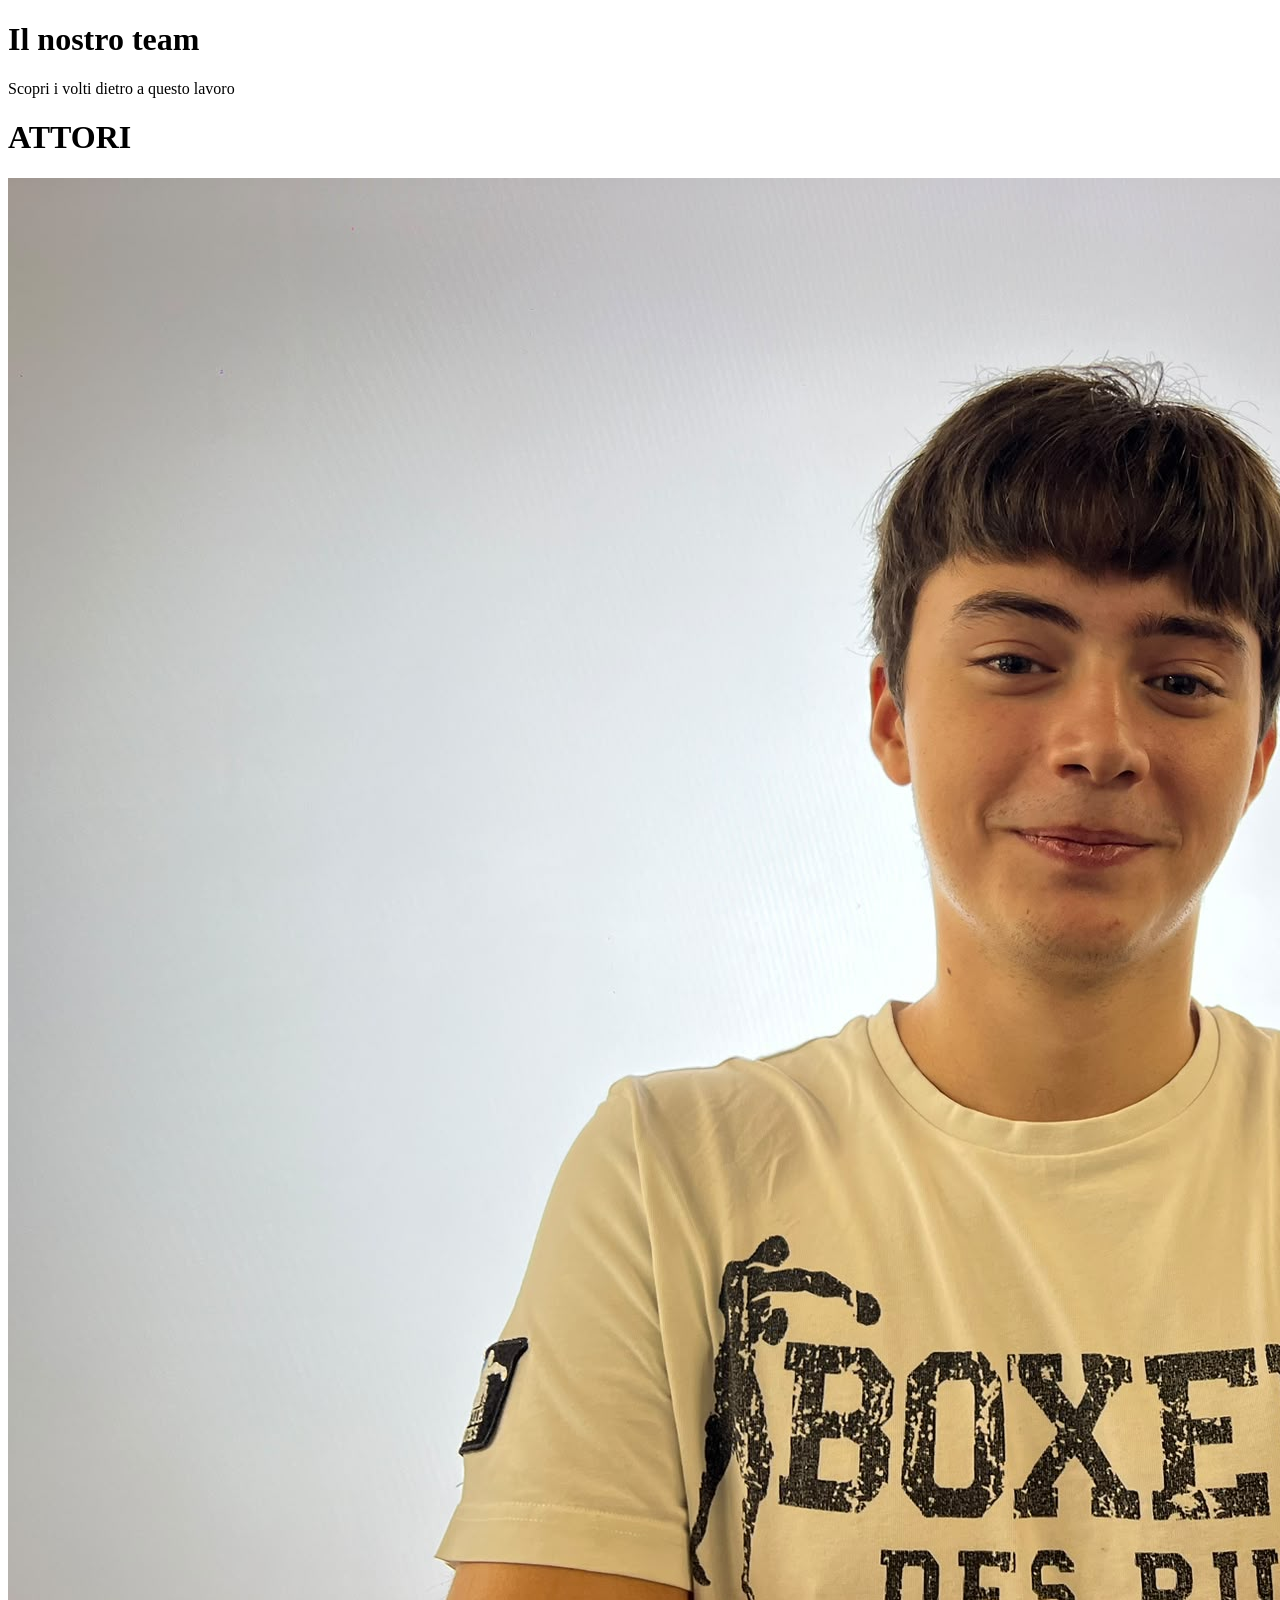
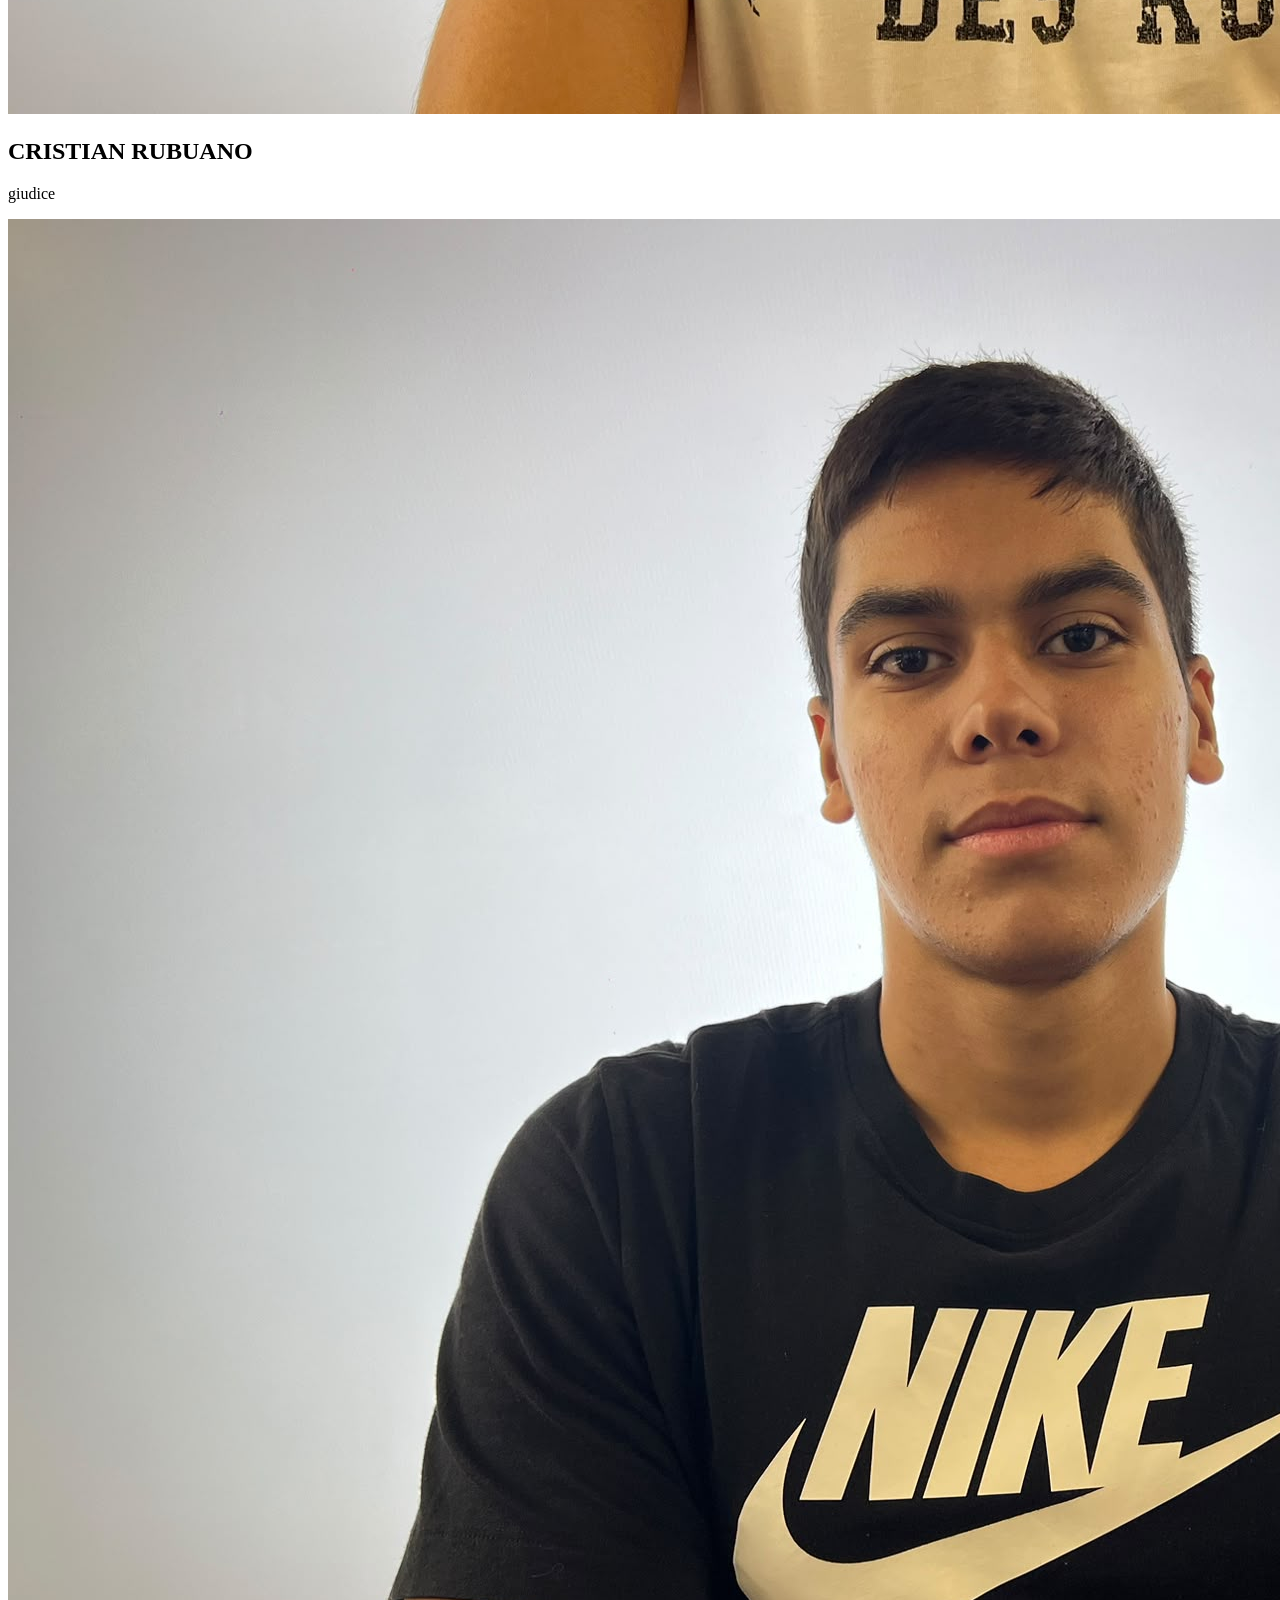
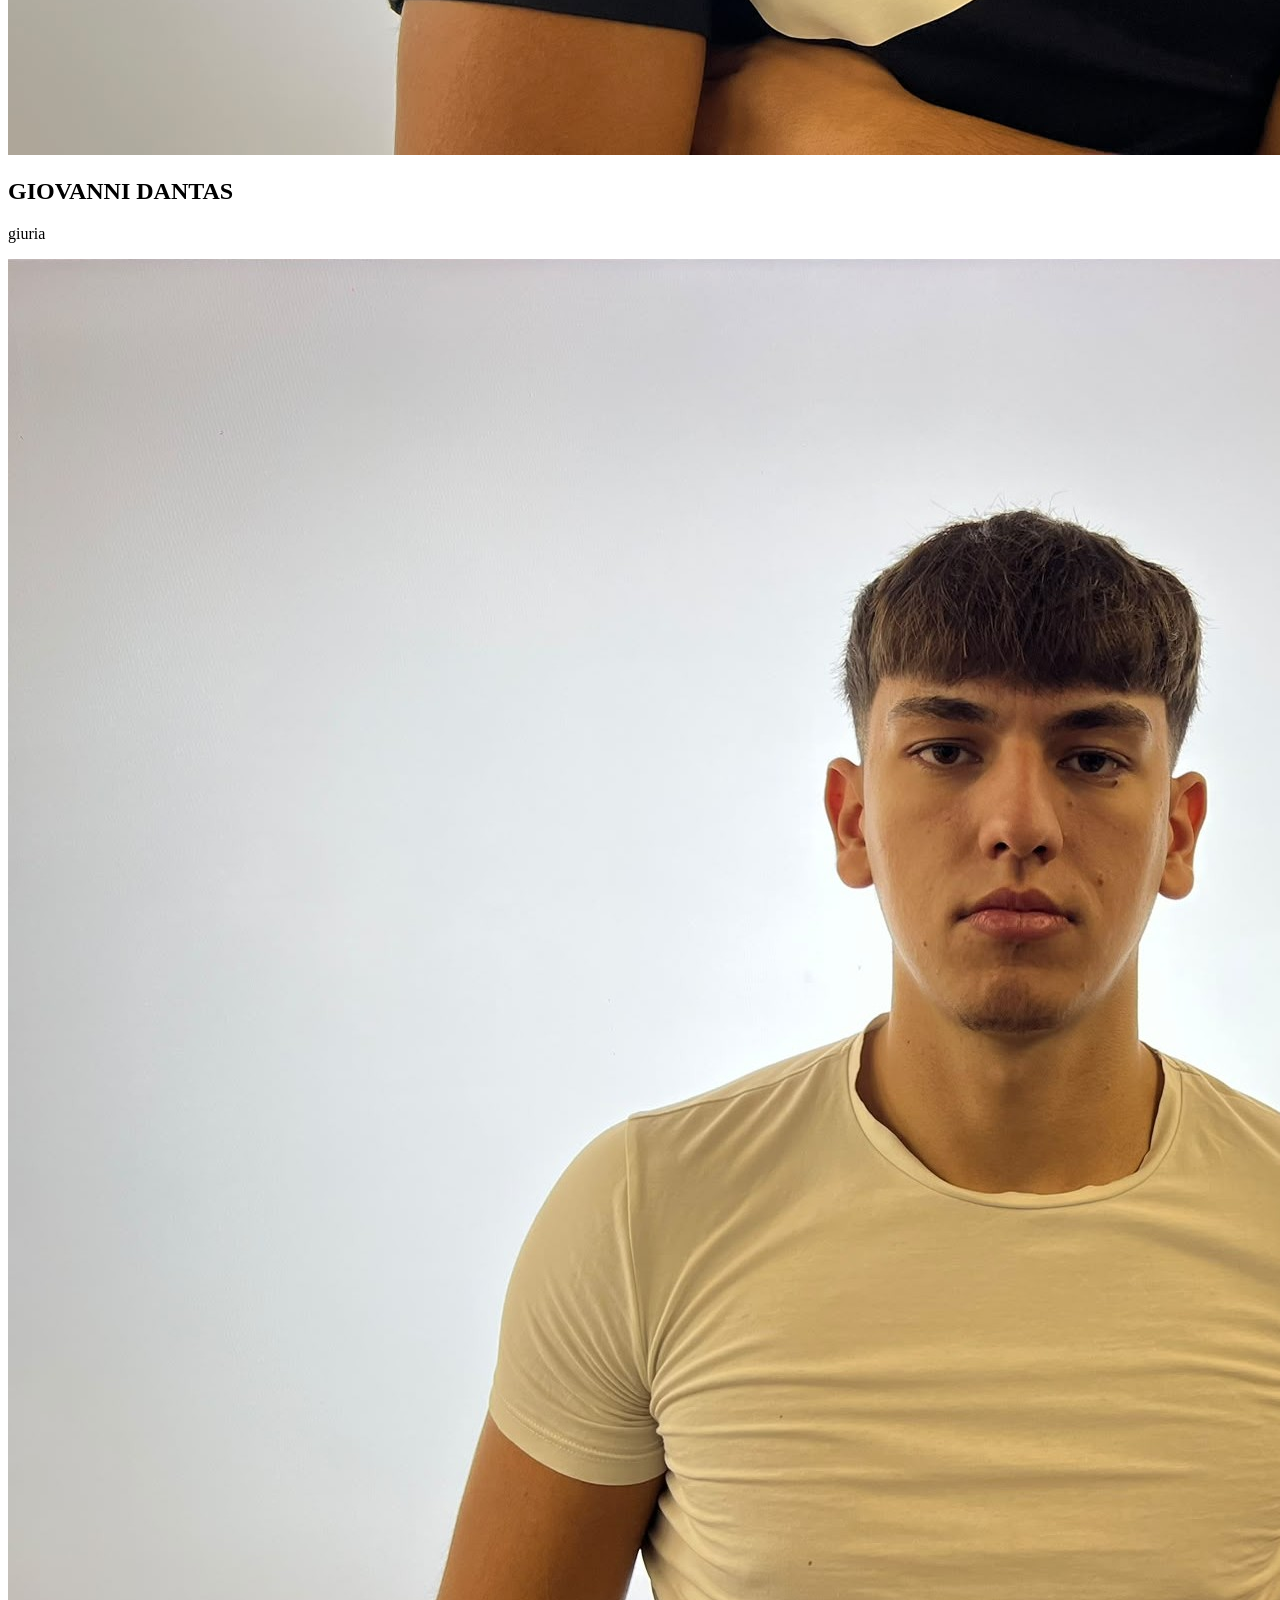
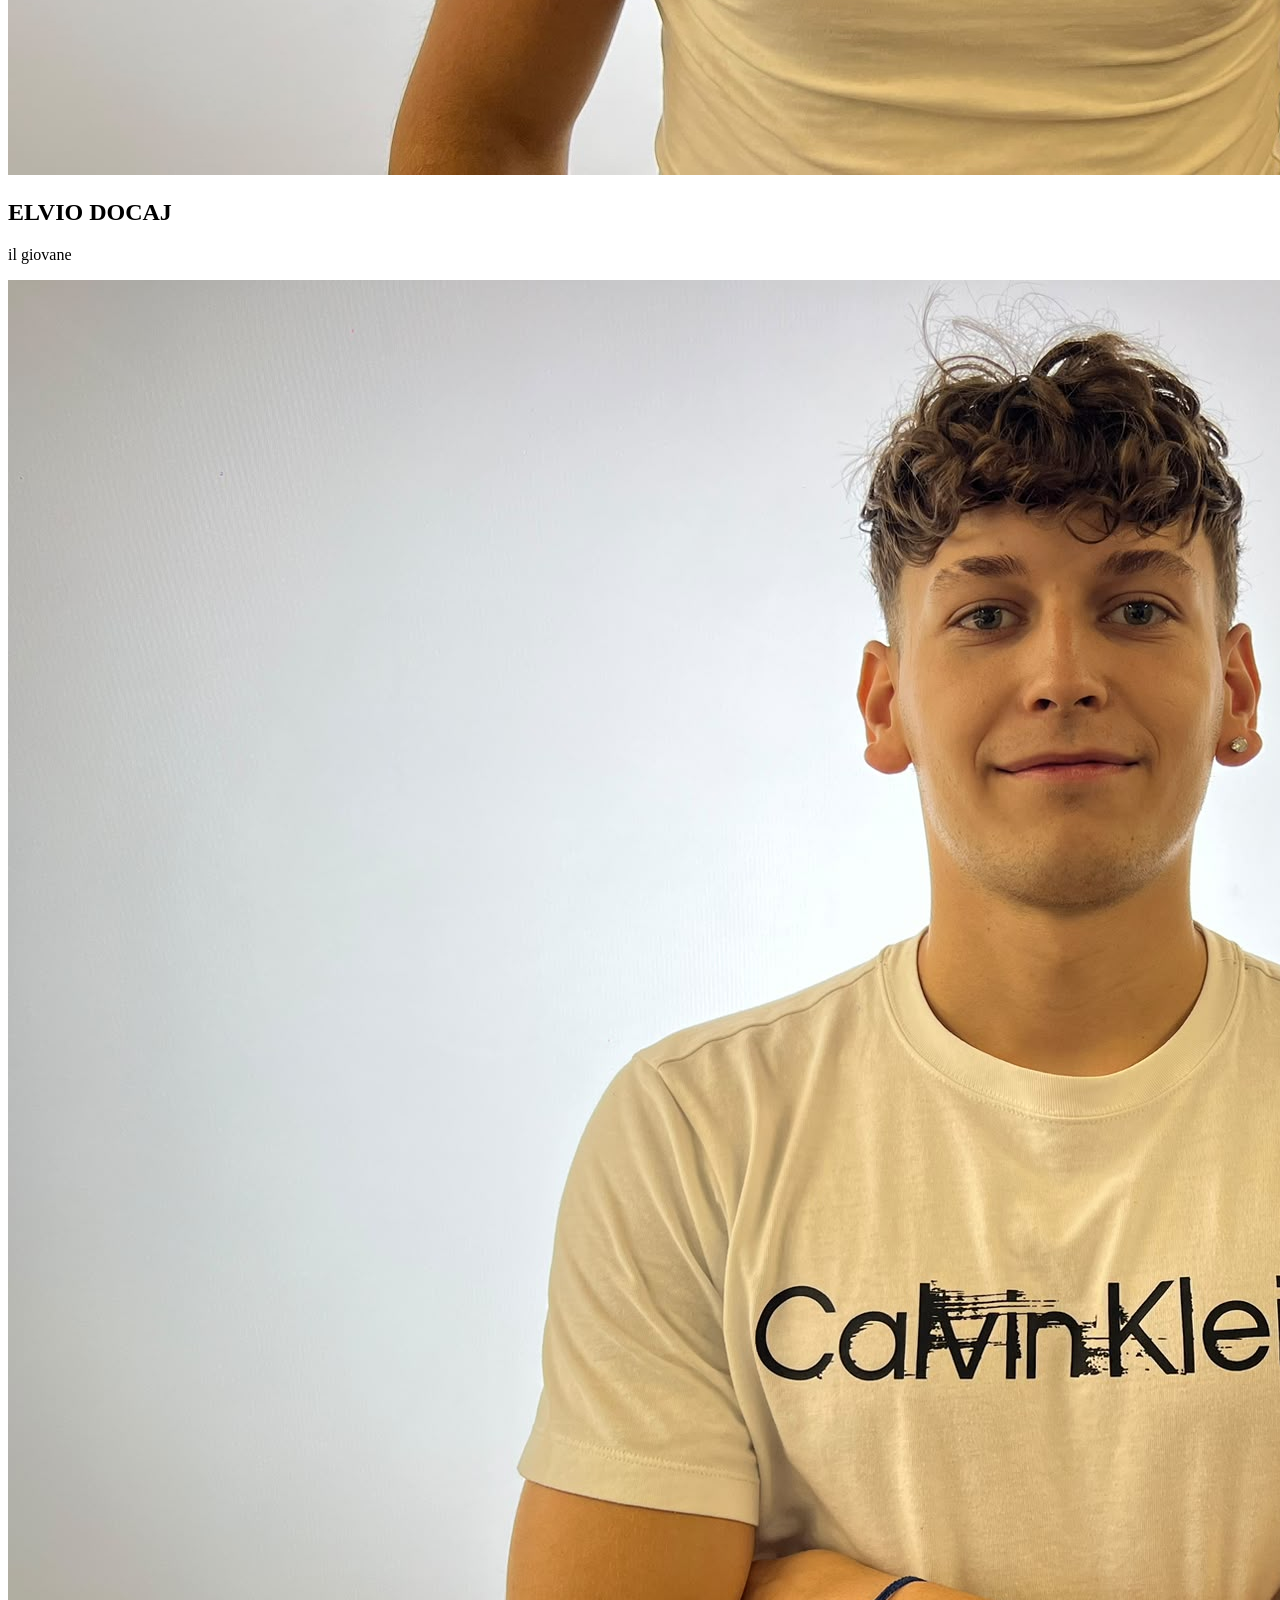
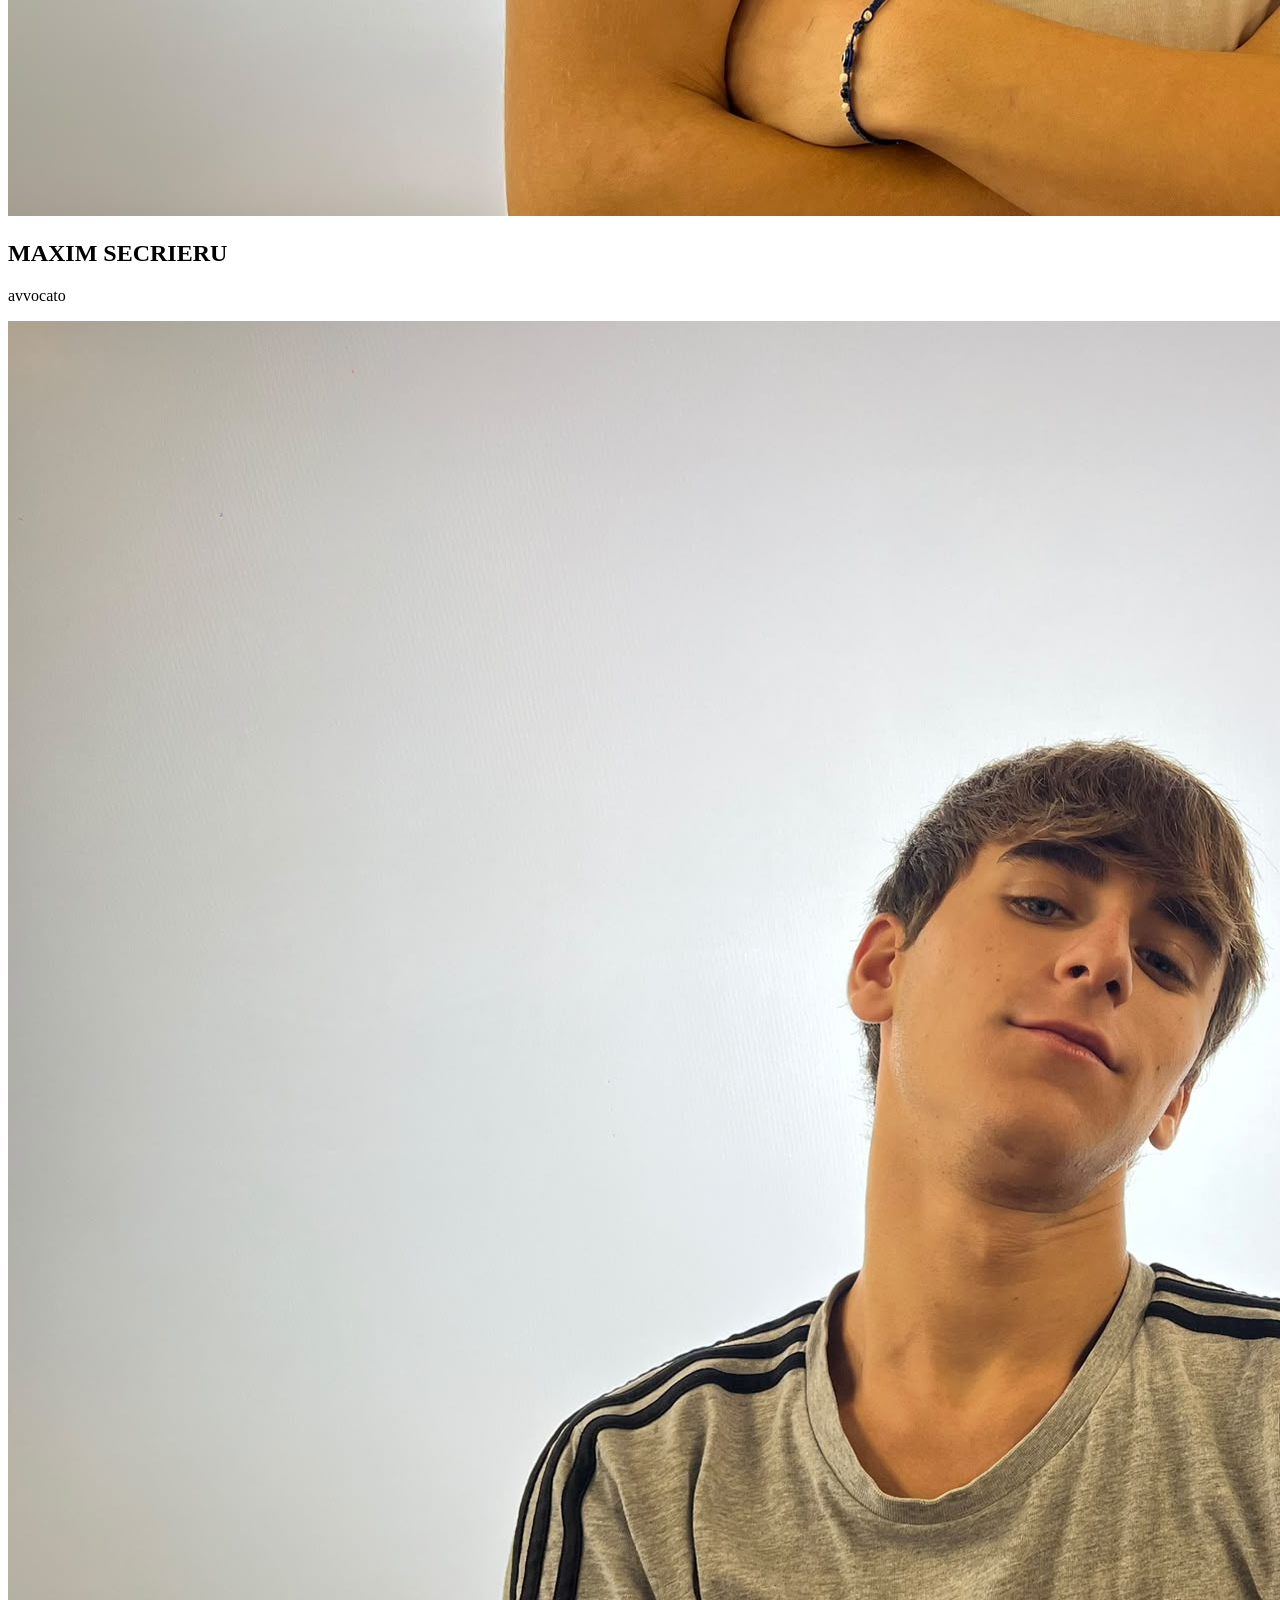
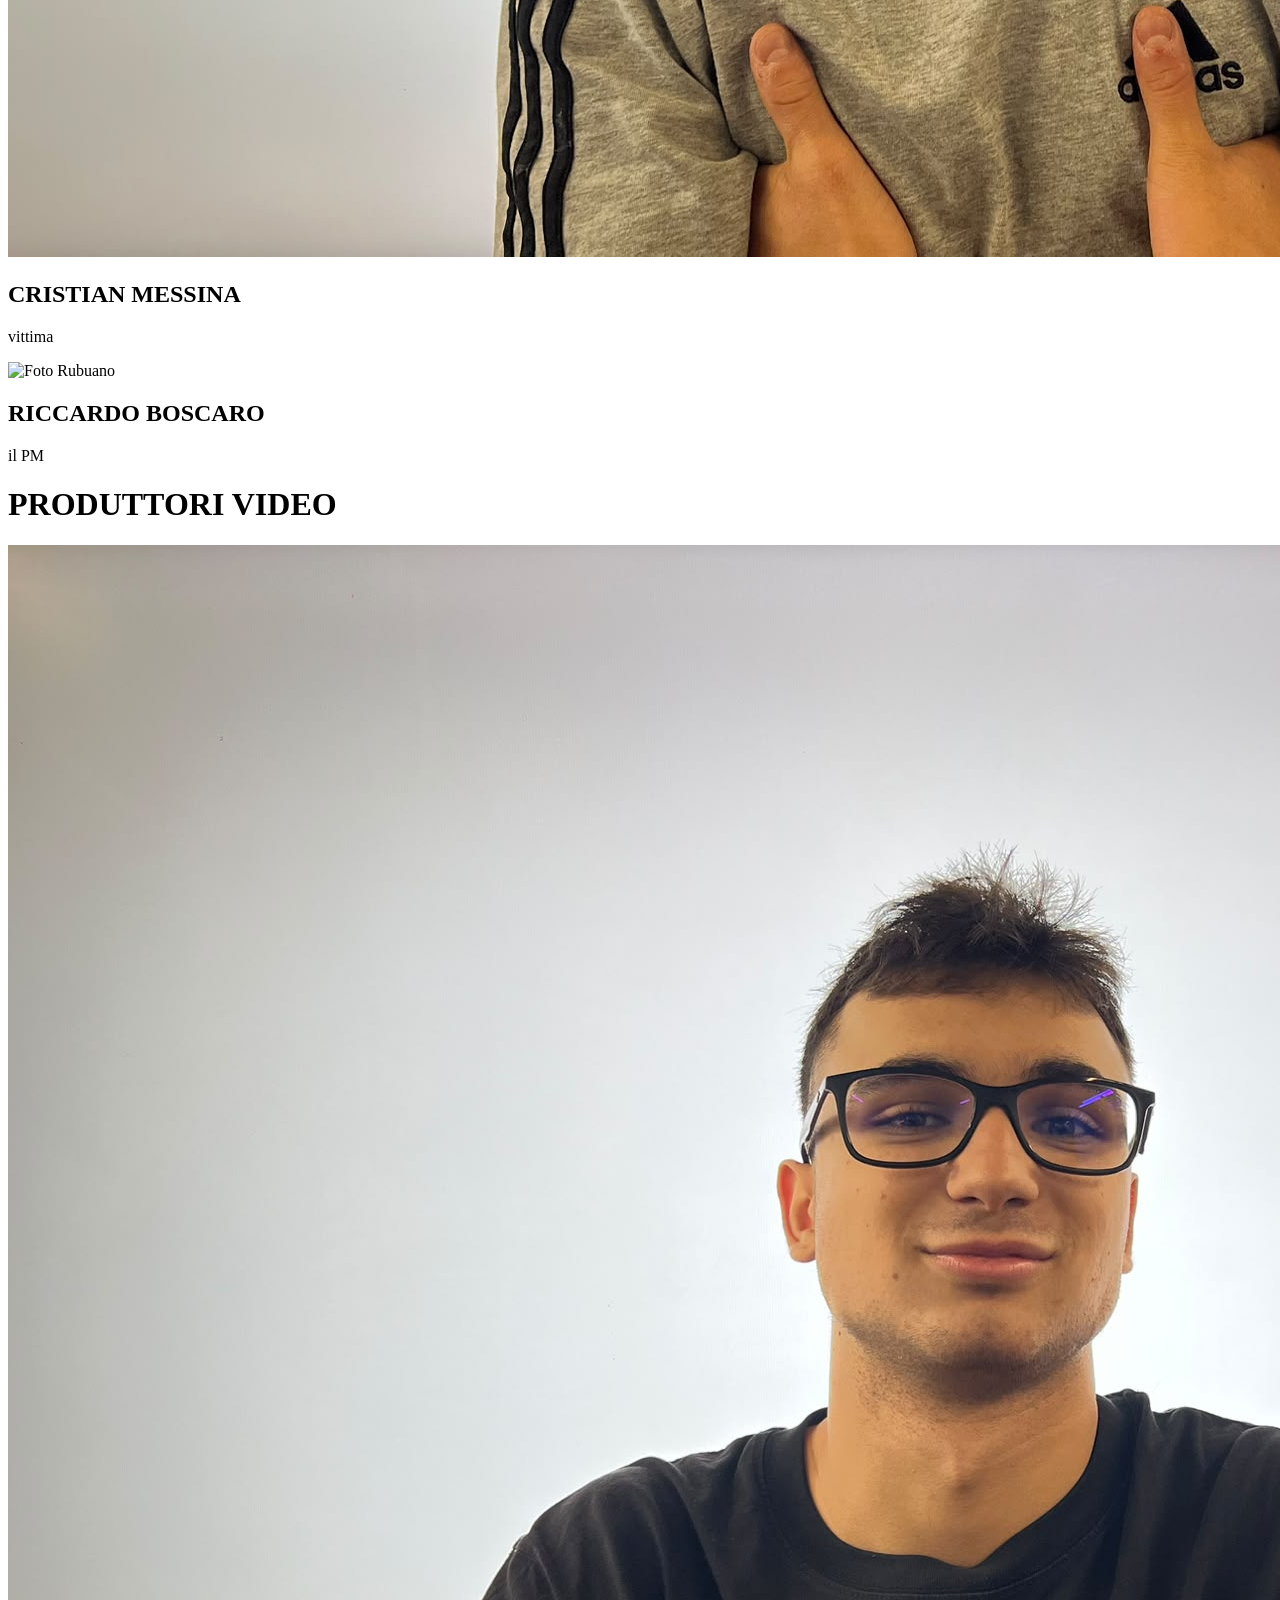
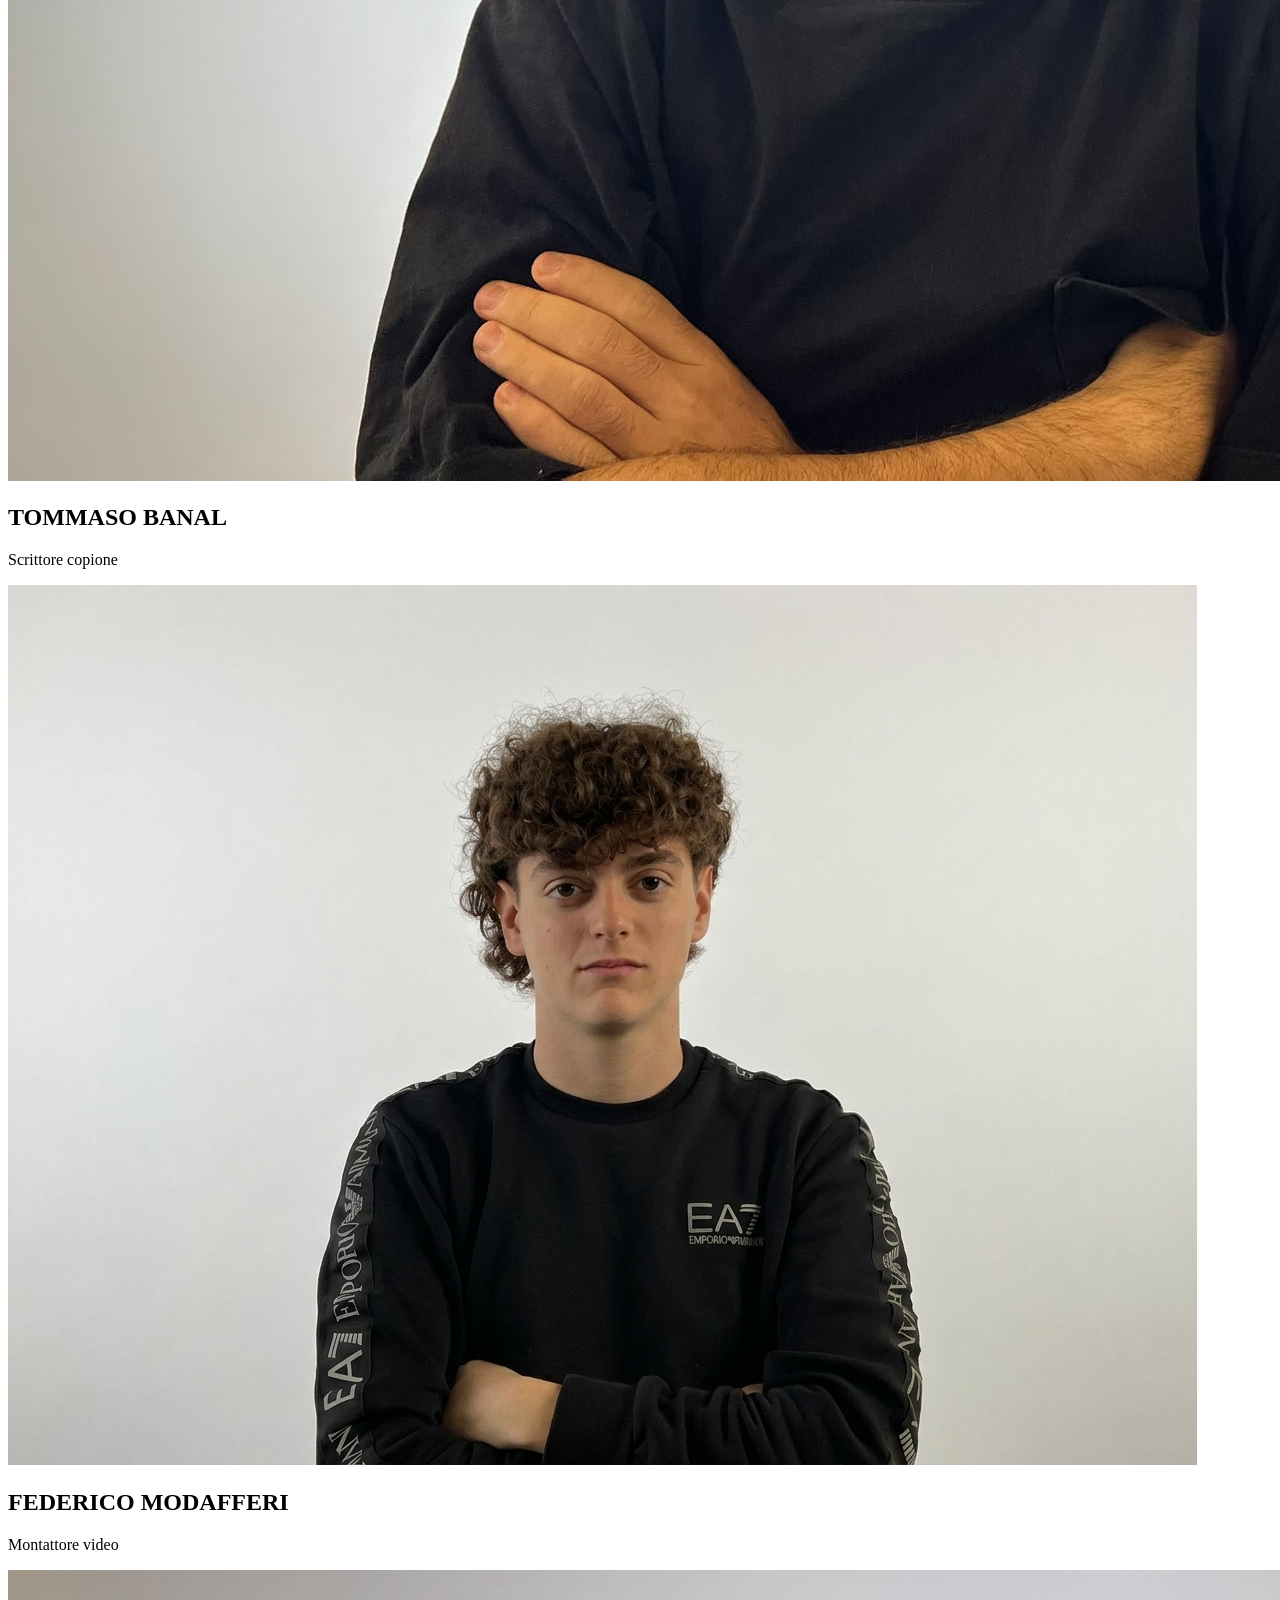
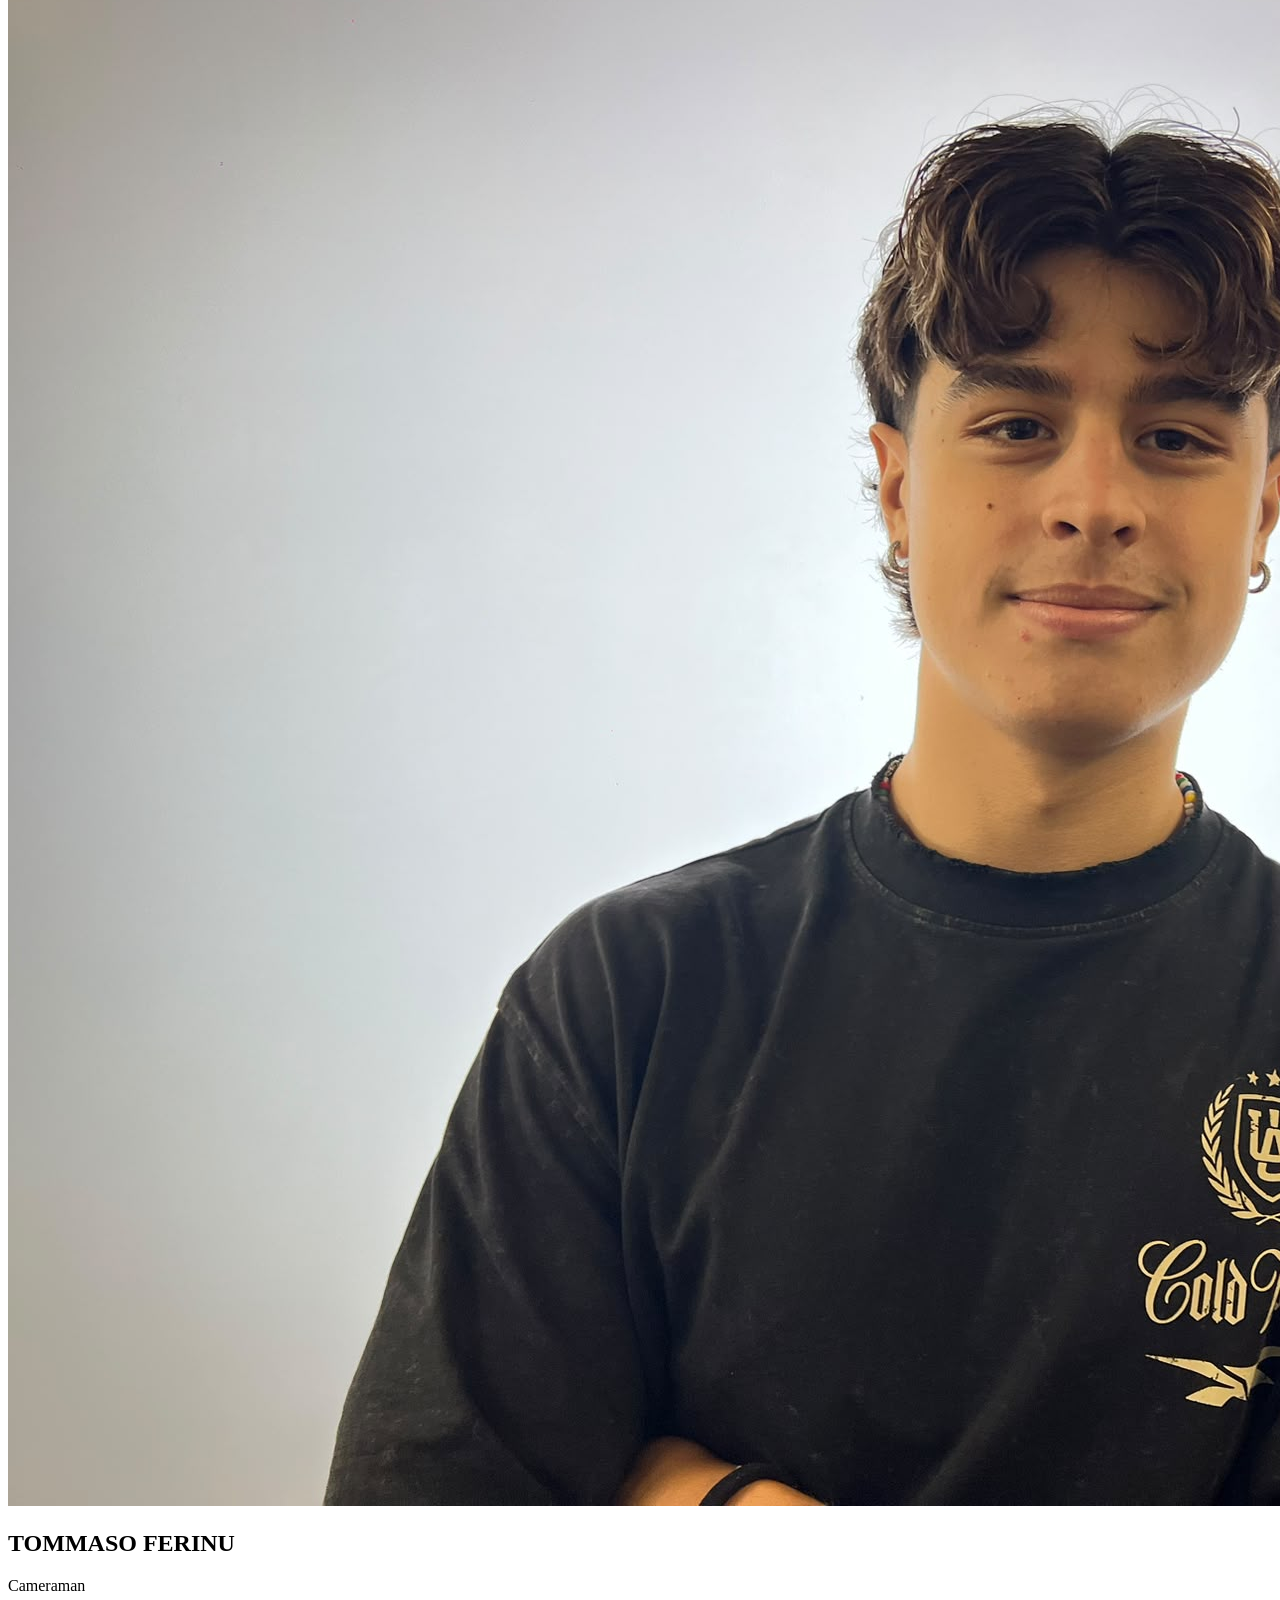
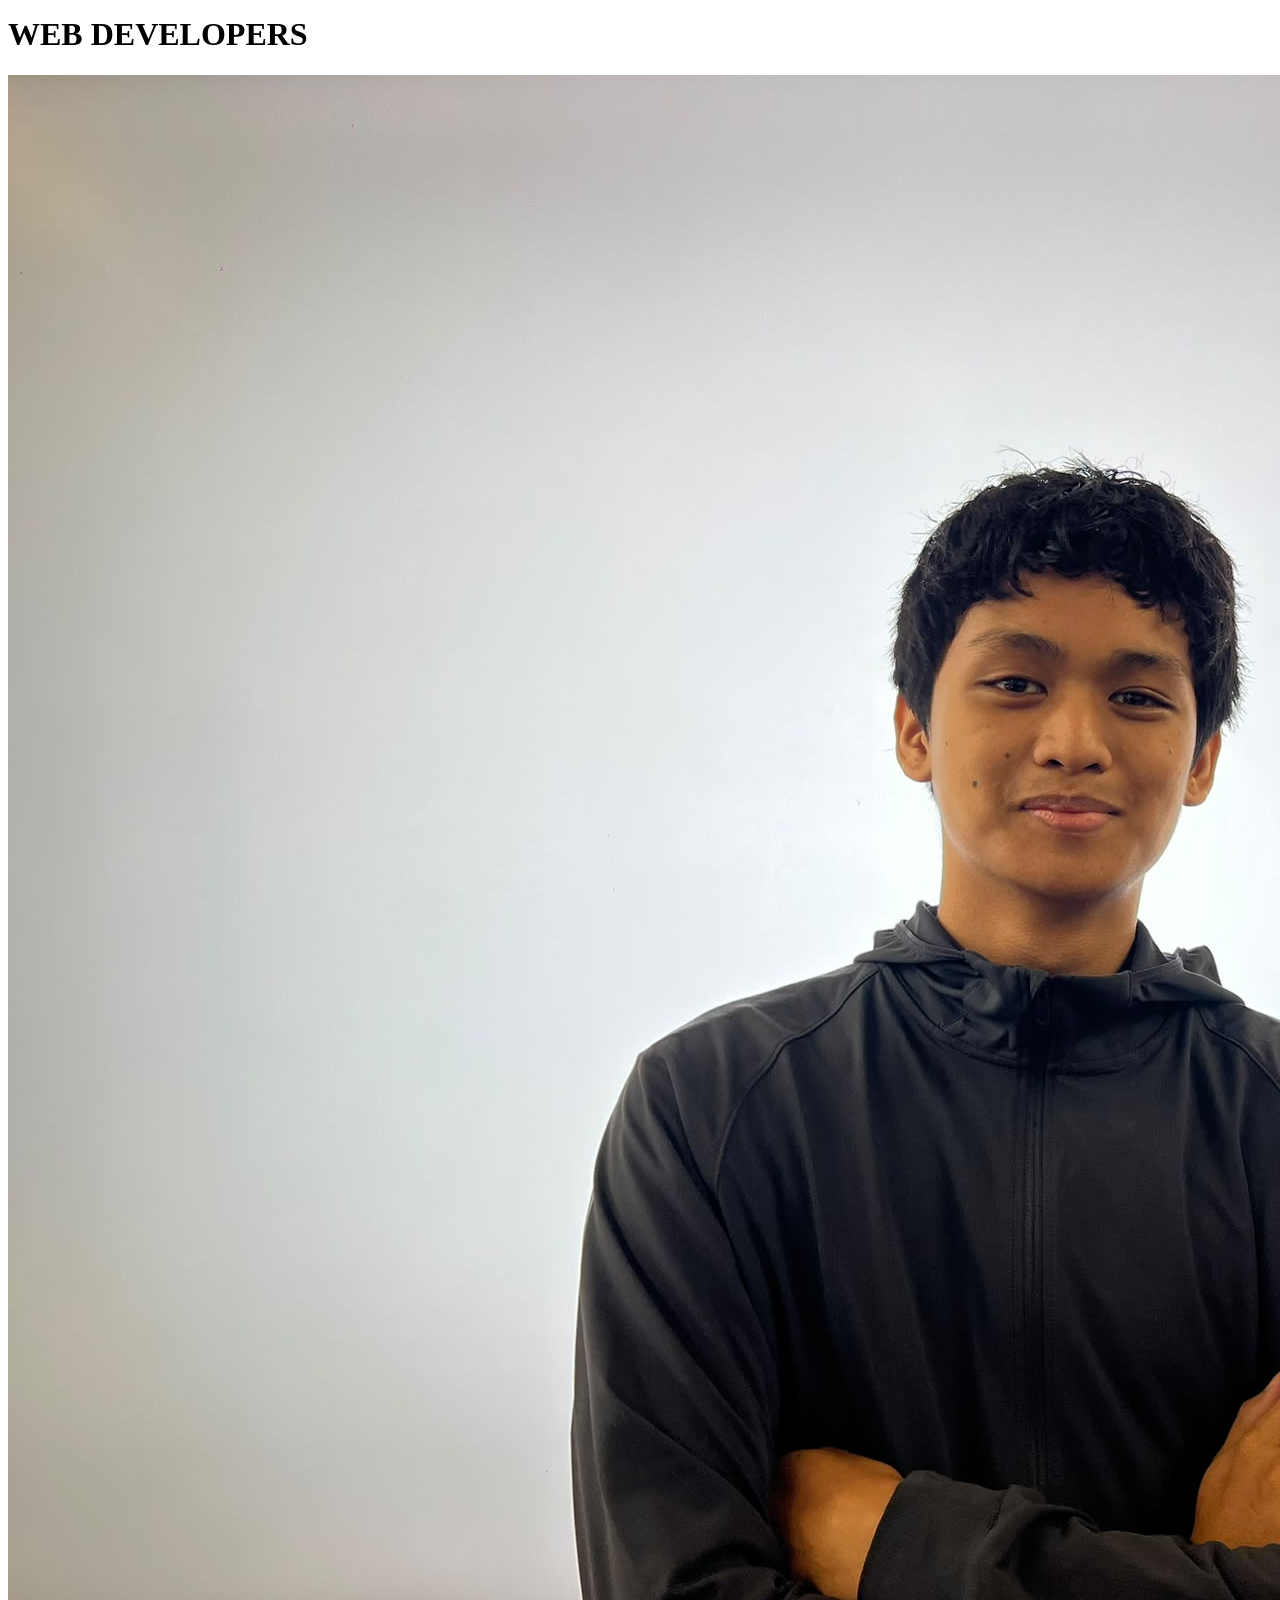
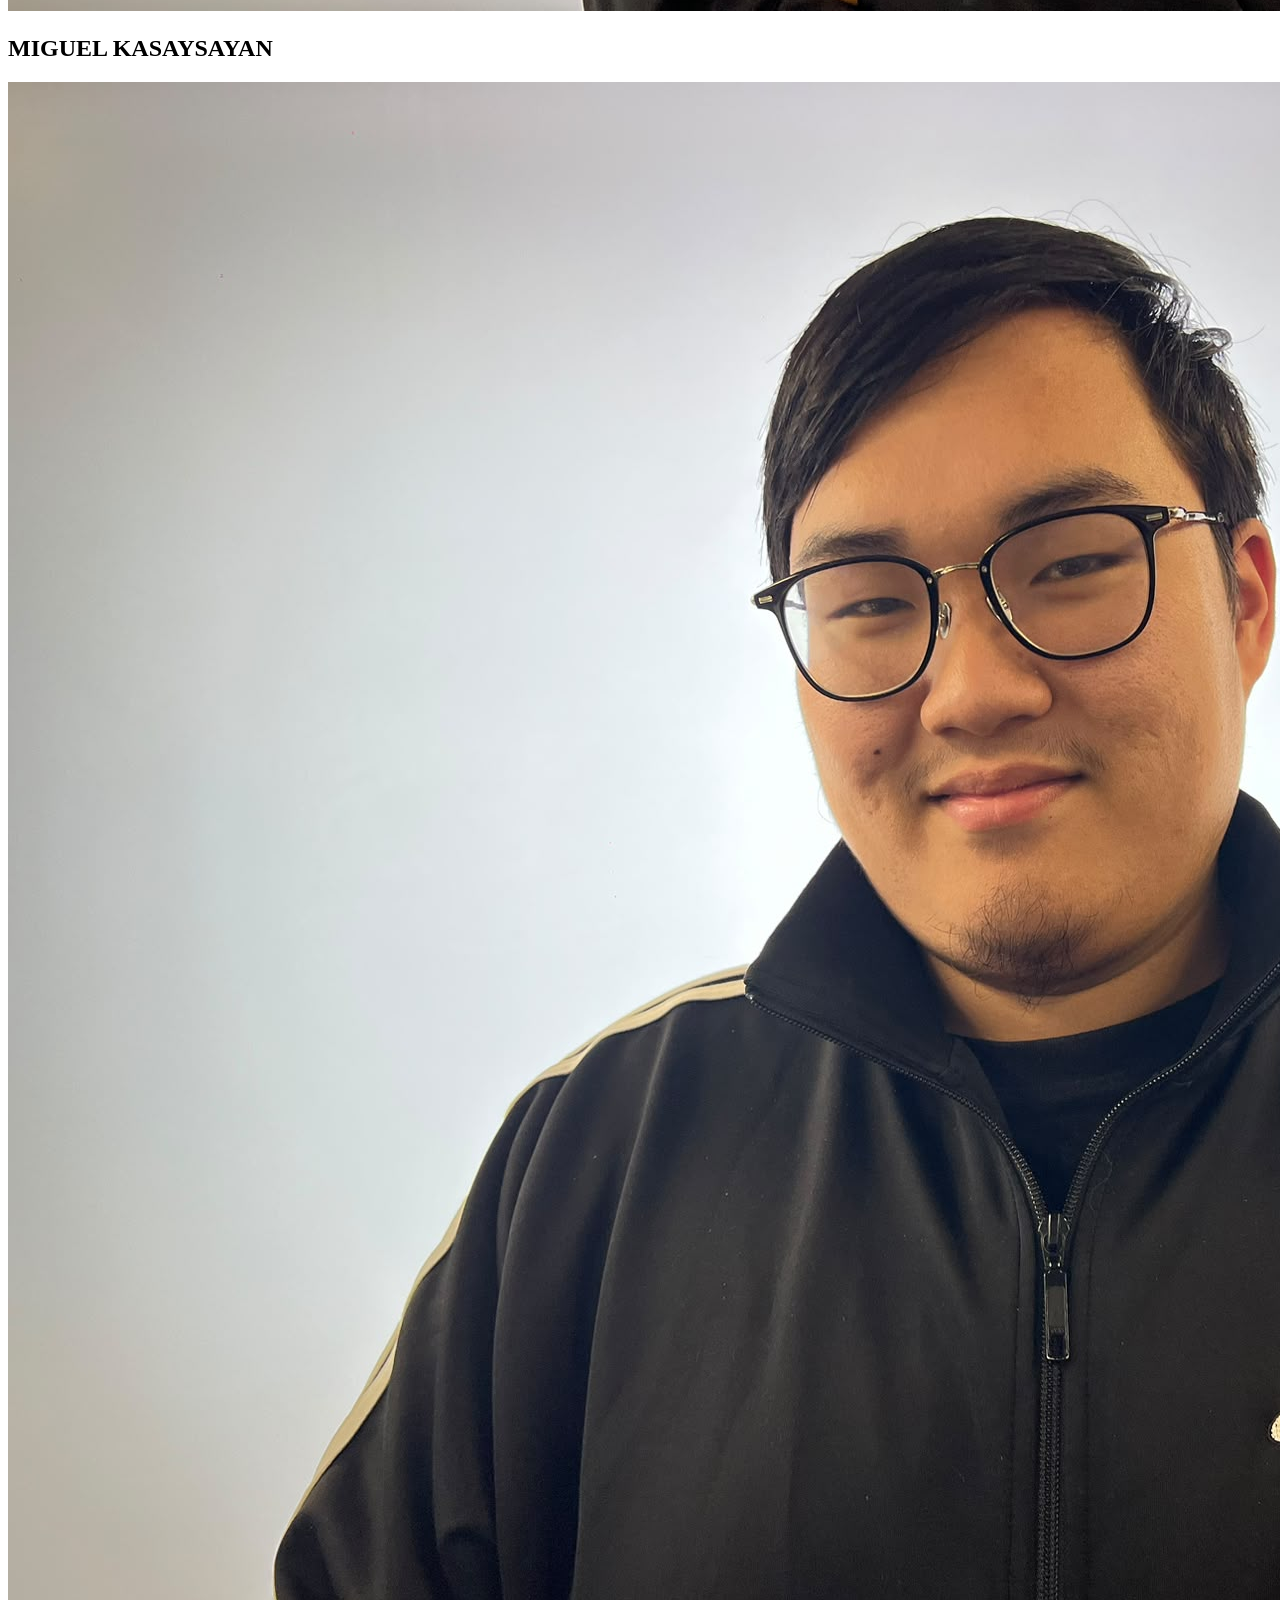
==== chiSiamo.html @ 8d7979bd "Add files via upload" ====
<!DOCTYPE html>
<html lang="it">

<head>
    <meta charset="UTF-8">
    <meta name="viewport" content="width=device-width, initial-scale=1.0">
    <title>Chi Siamo - Progetto 5Bi</title>
    <link rel="stylesheet" href="style.css">
</head>

<body>

    <header class="hero hero-chisiamo">
        <div class="hero-text">
            <h1>Il nostro team</h1>
            <p>Scopri i volti dietro a questo lavoro</p>
        </div>
    </header>

    <main class="full-width chisiamo-container">
        <h1>ATTORI</h1>
        <section class="team-grid">
            <div class="card team-card">
                <img src="galleria/pfp/rubuano.jpg" alt="Foto Banal">
                <div class="feature-text">
                    <h2>CRISTIAN RUBUANO</h2>
                    <p>giudice</p>
                </div>
            </div>

            <div class="card team-card">
                <img src="galleria/pfp/dantas.jpg" alt="Foto Dantas">
                <div class="feature-text">
                    <h2>GIOVANNI DANTAS</h2>
                    <p>giuria</p>
                </div>
            </div>

            <div class="card team-card">
                <img src="galleria/pfp/docaj.jpg" alt="Foto Docaj">
                <div class="feature-text">
                    <h2>ELVIO DOCAJ</h2>
                    <p>il giovane</p>
                </div>
            </div>

            <div class="card team-card">
                <img src="galleria/pfp/maxim.jpg" alt="Foto Maxim">
                <div class="feature-text">
                    <h2>MAXIM SECRIERU</h2>
                    <p>avvocato</p>
                </div>
            </div>

            <div class="card team-card">
                <img src="galleria/pfp/messina.jpg" alt="Foto Messina">
                <div class="feature-text">
                    <h2>CRISTIAN MESSINA</h2>
                    <p>vittima</p>
                </div>
            </div>

            <div class="card team-card">
                <img src="galleria/pfp/boscaro.jpg" alt="Foto Rubuano">
                <div class="feature-text">
                    <h2>RICCARDO BOSCARO</h2>
                    <p>il PM</p>
                </div>
            </div>
        </section>

        <h1>PRODUTTORI VIDEO</h1>
        <section class="team-grid">
            <div class="card team-card">
                <img src="galleria/pfp/banal.jpg" alt="Foto Rubuano">
                <div class="feature-text">
                    <h2>TOMMASO BANAL</h2>
                    <p>Scrittore copione</p>
                </div>
            </div>

            <div class="card team-card">
                <img src="galleria/pfp/modafferi.jpg" alt="Foto Modaferri">
                <div class="feature-text">
                    <h2>FEDERICO MODAFFERI</h2>
                    <p>Montattore video</p>
                </div>
            </div>

            <div class="card team-card">
                <img src="galleria/pfp/ferinu.jpg" alt="Foto Ferinu">
                <div class="feature-text">
                    <h2>TOMMASO FERINU</h2>
                    <p>Cameraman</p>
                </div>
            </div>
        </section>

        <h1>WEB DEVELOPERS</h1>
        <section class="team-grid">
            <div class="card team-card">
                <img src="galleria/pfp/miguel.jpg" alt="Foto Miguel">
                <div class="feature-text">
                    <h2>MIGUEL KASAYSAYAN</h2>
                </div>
            </div>
            <div class="card team-card">
                <img src="galleria/pfp/du.jpg" alt="Foto Du">
                <div class="feature-text">
                    <h2>FRANCESCO DU</h2>
                </div>
            </div>

            <div class="card team-card">
                <img src="galleria/pfp/grillo.jpg" alt="Foto Grillo">
                <div class="feature-text">
                    <h2>GABRIELE GRILLO</h2>
                </div>
            </div>
            <div class="card team-card">
                <img src="galleria/pfp/palma.jpg" alt="Foto Pota">
                <div class="feature-text">
                    <h2>GABRIELE PALMA</h2>
                </div>
            </div>

            <div class="card team-card">
                <img src="galleria/pfp/pota.jpg" alt="Foto Pota">
                <div class="feature-text">
                    <h2>MATTEO MORANDA</h2>
                </div>
            </div>
        </section>

        <section class="card feature-card">
            <div class="feature-text">
                <p>
                    Ringraziamo tutti i professori che ci hanno prestato le loro ore per questo lavoro.<br>
                    Ringraziamo anche la Associazione Civile Giorgio Ambrosoli per averci dato la opportunità di 
                    partecipare al progetto.
                </p>
            </div>
        </section>

        <div style="text-align: center; margin: 30px 0;">
            <a href="index.html" class="btn">&larr; Torna alla Home</a>
        </div>
    </main>

    <footer>
        <p>&copy; Classe 5Bi — Tutti i diritti riservati</p>
    </footer>

</body>

</html>
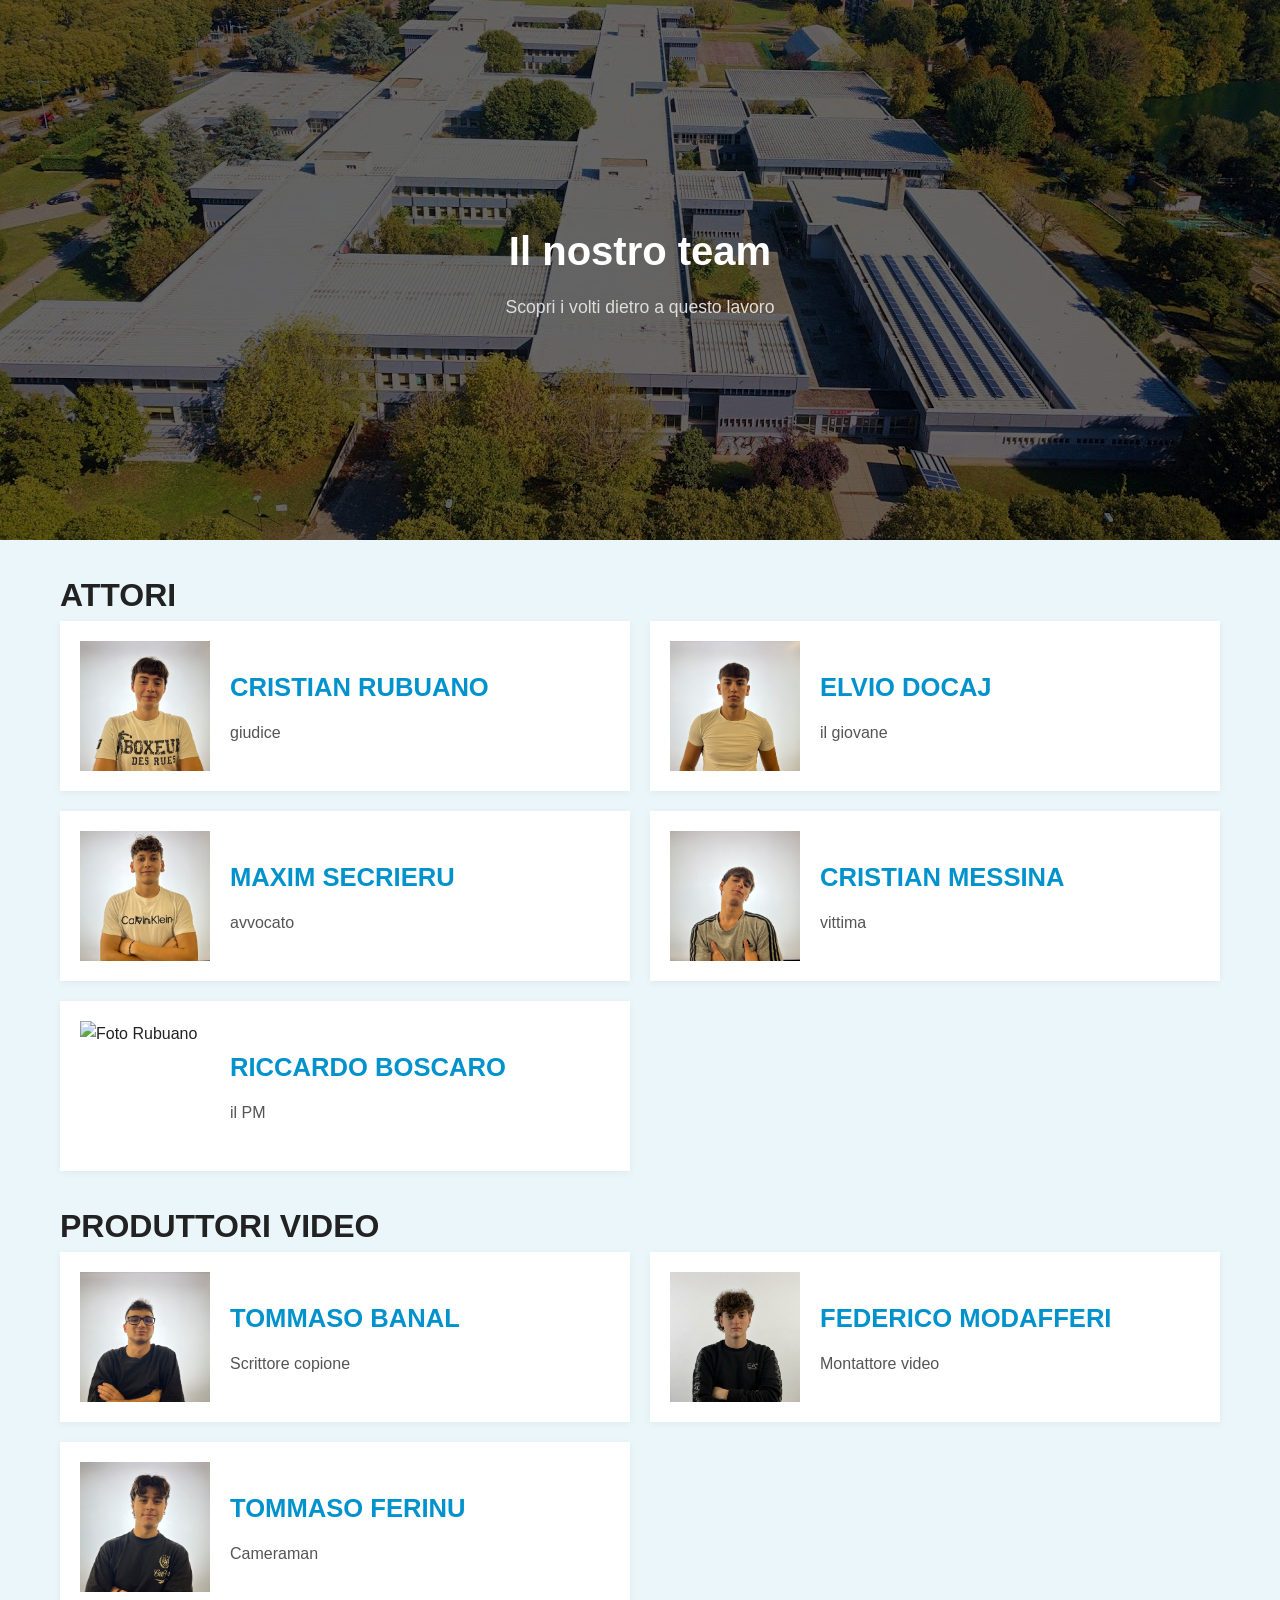
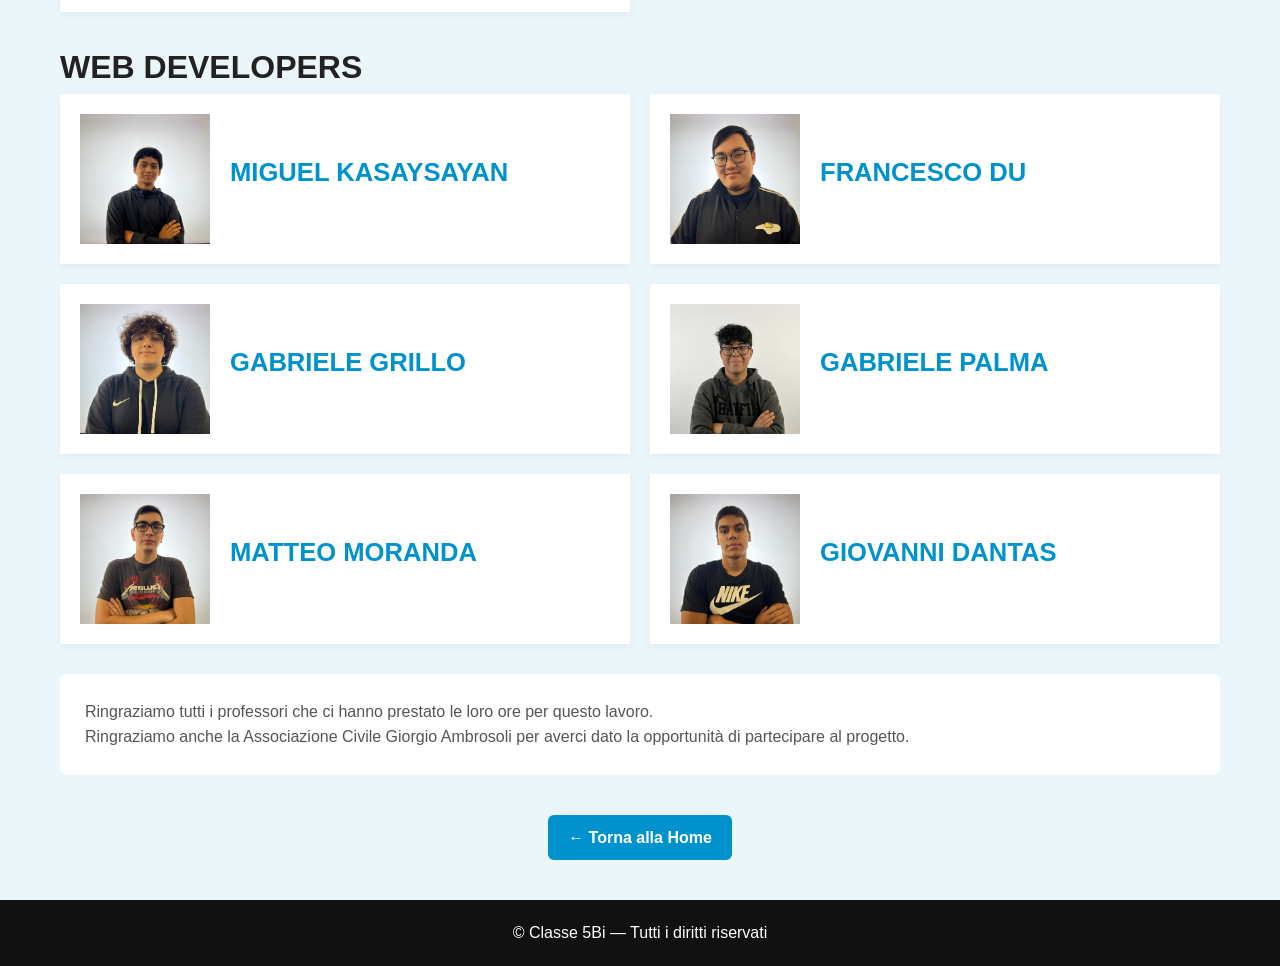
==== commit 505a05d2: "Add files via upload" ====
--- a/chiSiamo.html
+++ b/chiSiamo.html
@@ -28,13 +28,7 @@
                 </div>
             </div>
 
-            <div class="card team-card">
-                <img src="galleria/pfp/dantas.jpg" alt="Foto Dantas">
-                <div class="feature-text">
-                    <h2>GIOVANNI DANTAS</h2>
-                    <p>giuria</p>
-                </div>
-            </div>
+            
 
             <div class="card team-card">
                 <img src="galleria/pfp/docaj.jpg" alt="Foto Docaj">
@@ -130,6 +124,13 @@
                     <h2>MATTEO MORANDA</h2>
                 </div>
             </div>
+
+            <div class="card team-card">
+                <img src="galleria/pfp/dantas.jpg" alt="Foto Dantas">
+                <div class="feature-text">
+                    <h2>GIOVANNI DANTAS</h2>
+                </div>
+            </div>
         </section>
 
         <section class="card feature-card">
--- a/style.css
+++ b/style.css
@@ -0,0 +1,267 @@
+/*hero*/
+* { 
+  margin: 0; 
+  padding: 0; 
+  box-sizing: border-box; 
+  font-family: Arial, sans-serif;
+}
+
+body { 
+  background-color: #0092cc15; 
+  color: #222; 
+  line-height: 1.6;
+}
+
+.hero { 
+  width: 100%; 
+  min-height: 50vh; 
+  background: linear-gradient(rgba(0,0,0,0.6), rgba(0,0,0,0.6)), url('galleria/tribunale.avif') center bottom 25%/cover no-repeat; 
+  display: flex; 
+  justify-content: center; 
+  align-items: center; 
+  text-align: center; 
+  color: #fff; 
+  padding: 40px 20px;
+}
+
+.hero-chisiamo { 
+  min-height: 60vh; 
+  background: linear-gradient(rgba(0,0,0,0.6), rgba(0,0,0,0.6)), url('galleria/mattei.jpg') bottom/cover no-repeat;
+}
+
+.hero-fasilavoro { 
+  min-height: 60vh; 
+  background: linear-gradient(rgba(0,0,0,0.6), rgba(0,0,0,0.6)), url('galleria/fasiLavoro.jpg') center/cover no-repeat;
+}
+
+.hero-text h1 { 
+  font-size: 2.5rem; 
+  margin-bottom: 10px;
+}
+
+.hero-text p { 
+  font-size: 1.1rem; 
+  color: #ddd;
+}
+
+.full-width { 
+  width: 100%;
+}
+
+.main-container {
+  display: flex;
+  max-width: 1200px;
+  margin: 30px auto;
+  padding: 0 20px;
+  gap: 30px;
+}
+
+.sidebar {
+  width: 280px;
+  flex-shrink: 0;
+  display: flex;
+  flex-direction: column;
+  gap: 20px;
+}
+
+.body-area {
+  flex: 1;
+  display: flex;
+  flex-direction: column;
+  gap: 25px;
+}
+
+.card { 
+  background: #fff; 
+  width: 100%; 
+  padding: 30px; 
+  border-radius: 8px;
+  transition: transform 0.3s ease, box-shadow 0.3s ease;
+}
+
+.card:hover {
+  transform: translateY(-3px);
+}
+
+.card h2 { 
+  color: #0092cc; 
+  margin-bottom: 12px;
+  font-size: 1.6rem;
+}
+
+.card p { 
+  font-size: 1rem; 
+  color: #555;
+}
+
+.dual-section { 
+  display: grid;
+  grid-template-columns: 1fr 1fr;
+  gap: 20px;
+}
+
+.dual-block { 
+  display: flex; 
+  flex-direction: column; 
+  gap: 12px; 
+  background: #fff;
+  padding: 20px;
+  border-radius: 8px;
+}
+
+.dual-block img { 
+  width: 100%;
+  height: 160px; 
+  object-fit: cover; 
+  border-radius: 6px; 
+}
+
+.text-right { 
+  text-align: left; 
+}
+
+.feature-card { 
+  display: flex; 
+  gap: 25px;
+  background: #fff;
+  padding: 25px;
+  border-radius: 8px;
+  align-items: center;
+}
+
+.feature-card img { 
+  width: 300px; 
+  height: 300px; 
+  object-fit: cover; 
+  border-radius: 8px;
+  flex-shrink: 0;
+}
+
+.feature-text { 
+  flex: 1;
+}
+
+.chisiamo-container {
+  max-width: 1200px;
+  margin: 30px auto;
+  padding: 0 20px;
+}
+
+.team-grid {
+  display: grid;
+  grid-template-columns: repeat(2, 1fr);
+  gap: 20px;
+  margin-bottom: 30px;
+}
+
+.team-card {
+  display: flex;
+  flex-direction: row;
+  align-items: center;
+  gap: 20px;
+  padding: 20px;
+  border-radius: 0;
+  box-shadow: 0 2px 8px rgba(0, 0, 0, 0.05);
+}
+
+.team-card img {
+  width: 130px;
+  height: 130px;
+  object-fit: cover;
+  border-radius: 0;
+  flex-shrink: 0;
+}
+
+.btn { 
+  display: inline-block; 
+  padding: 10px 20px; 
+  background-color: #0092cc; 
+  color: #fff; 
+  text-decoration: none; 
+  border-radius: 6px; 
+  font-weight: bold; 
+  margin-top: 10px;
+  transition: background-color 0.2s ease;
+}
+
+.btn:hover { 
+  background-color: #035d81; 
+}
+
+.video-section { 
+  text-align: center;
+}
+
+.video-box { 
+  width: 100%; 
+  aspect-ratio: 16 / 9; 
+  background-color: #111; 
+  margin-top: 15px;
+  border-radius: 12px; 
+  overflow: hidden; 
+  position: relative;
+}
+
+.video-box iframe {
+  width: 100%;
+  height: 100%;
+  border: none;
+  position: absolute;
+  top: 0;
+  left: 0;
+  display: none;
+}
+
+#video-placeholder { 
+  width: 100%; 
+  height: 100%; 
+  display: flex; 
+  flex-direction: column; 
+  justify-content: center; 
+  align-items: center; 
+  color: #fff; 
+  cursor: pointer;
+  position: absolute;
+  top: 0;
+  left: 0;
+  z-index: 2;
+}
+
+.play-icon { 
+  font-size: 2rem; 
+  background: #0092cc; 
+  width: 60px; 
+  height: 60px; 
+  line-height: 60px; 
+  border-radius: 50%; 
+  margin-bottom: 10px; 
+  padding-left: 4px;
+}
+
+footer { 
+  text-align: center; 
+  padding: 20px; 
+  background-color: #111; 
+  color: #fff; 
+  margin-top: 40px;
+}
+
+@media (max-width: 900px) { 
+  .main-container {
+    flex-direction: column;
+    gap: 20px;
+  }
+
+  .sidebar {
+    width: 100%;
+  }
+
+  .dual-section { 
+    grid-template-columns: 1fr; 
+  } 
+  
+  .feature-card { 
+    flex-direction: column;
+    text-align: center;
+  }
+}
